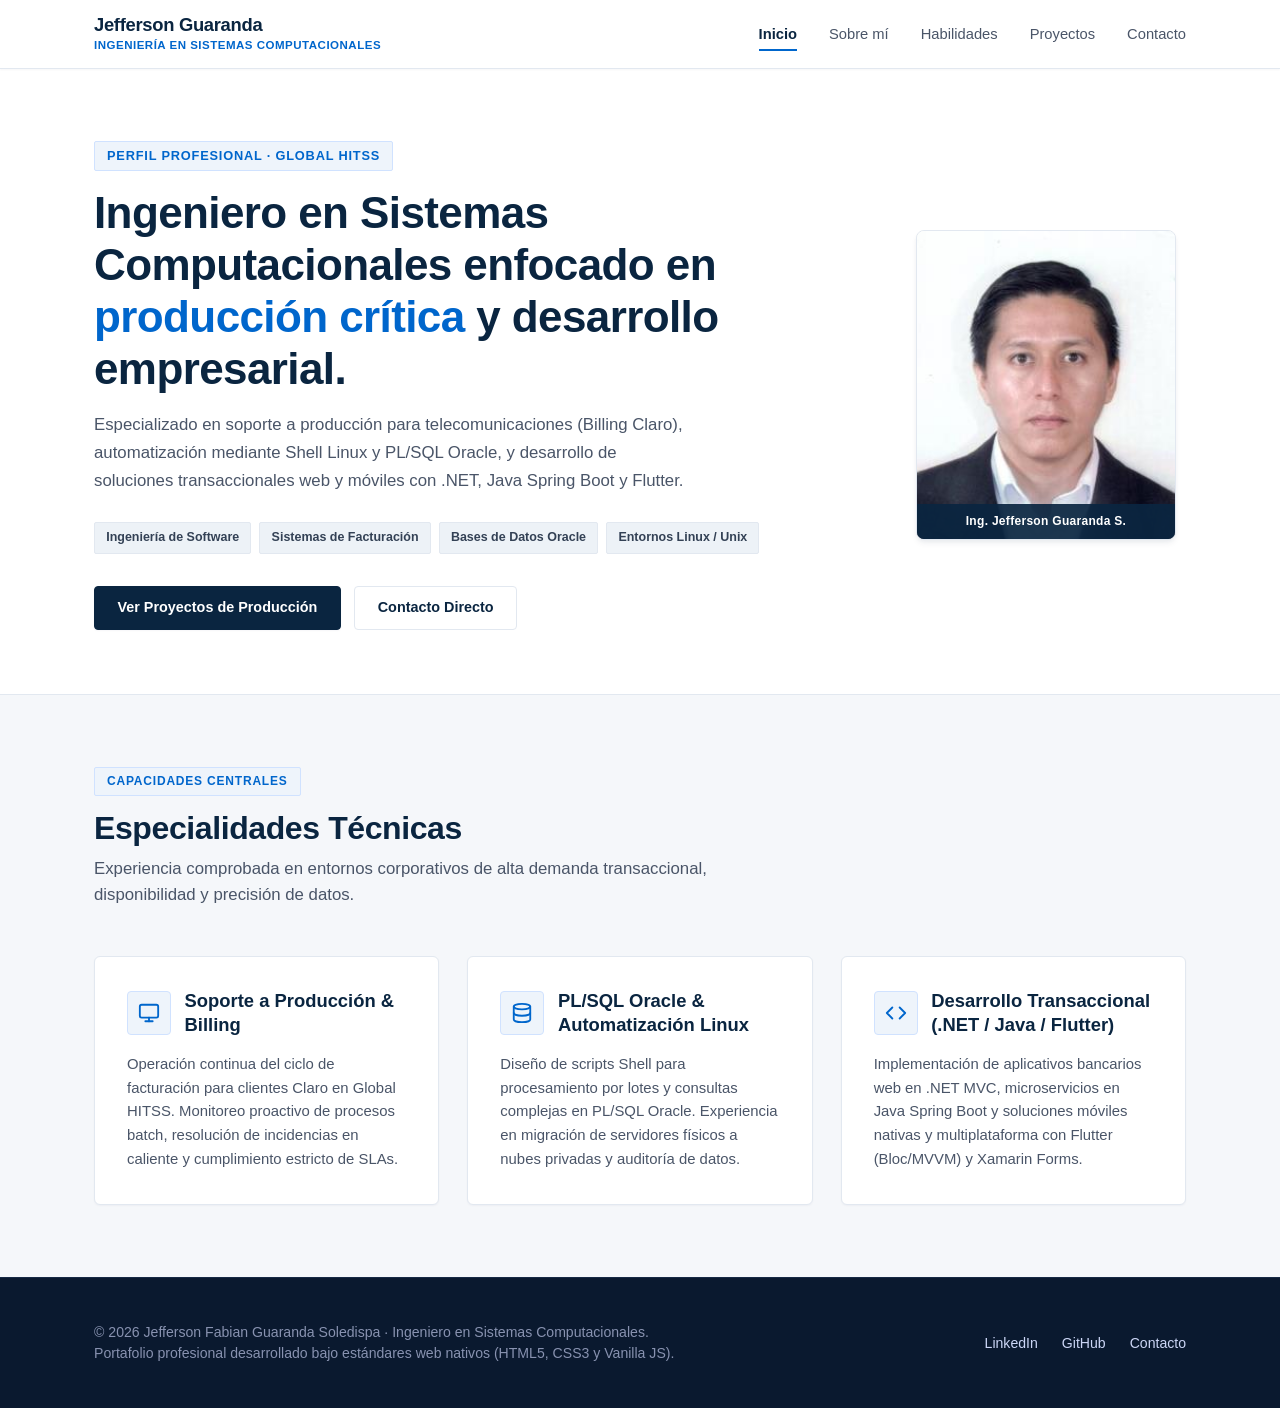
==== index.html @ b1ed29d4 "Actualización del portafolio" ====
<!DOCTYPE html>
<html lang="es">
<head>
  <meta charset="UTF-8">
  <meta name="viewport" content="width=device-width, initial-scale=1.0">
  <title>Jefferson Guaranda | Ingeniero en Sistemas Computacionales</title>
  <!-- Estilos Globales primero y Específicos después -->
  <link rel="stylesheet" href="css/global.css">
  <link rel="stylesheet" href="css/pages.css">
</head>
<body>

  <!-- ========================================================================
       ENCABEZADO Y NAVEGACIÓN INSTITUCIONAL
       ======================================================================== -->
  <header class="site-header">
    <nav class="navbar container">
      <a href="index.html" class="logo">
        <span class="logo-name">Jefferson Guaranda</span>
        <span class="logo-role">Ingeniería en Sistemas Computacionales</span>
      </a>
      <button class="menu-toggle" id="menu-toggle" aria-label="Abrir menú de navegación" aria-expanded="false">
        <span></span>
        <span></span>
        <span></span>
      </button>
      <ul class="nav-menu" id="nav-menu">
        <li><a href="index.html" class="nav-link">Inicio</a></li>
        <li><a href="about.html" class="nav-link">Sobre mí</a></li>
        <li><a href="skills.html" class="nav-link">Habilidades</a></li>
        <li><a href="projects.html" class="nav-link">Proyectos</a></li>
        <li><a href="contact.html" class="nav-link">Contacto</a></li>
      </ul>
    </nav>
  </header>

  <!-- ========================================================================
       CONTENIDO PRINCIPAL: INICIO
       ======================================================================== -->
  <main>
    <!-- Sección Hero Institucional -->
    <section class="hero-section">
      <div class="container hero">
        <div class="hero-content">
          <div class="hero-eyebrow">Perfil Profesional · Global HITSS</div>
          <h1 class="hero-title">
            Ingeniero en Sistemas Computacionales enfocado en <span class="title-highlight">producción crítica</span> y desarrollo empresarial.
          </h1>
          <p class="hero-description">
            Especializado en soporte a producción para telecomunicaciones (Billing Claro), automatización mediante Shell Linux y PL/SQL Oracle, y desarrollo de soluciones transaccionales web y móviles con .NET, Java Spring Boot y Flutter.
          </p>

          <div class="hero-meta-badges">
            <span class="hero-meta-badge">Ingeniería de Software</span>
            <span class="hero-meta-badge">Sistemas de Facturación</span>
            <span class="hero-meta-badge">Bases de Datos Oracle</span>
            <span class="hero-meta-badge">Entornos Linux / Unix</span>
          </div>

          <div class="hero-actions">
            <a href="projects.html" class="btn btn-primary">Ver Proyectos de Producción</a>
            <a href="contact.html" class="btn btn-outline">Contacto Directo</a>
          </div>
        </div>

        <div class="hero-image-wrapper">
          <div class="hero-avatar-frame">
            <img src="assets/img/profile.jpg" alt="Ing. Jefferson Guaranda Soledispa" class="hero-avatar">
            <div class="avatar-caption">Ing. Jefferson Guaranda S.</div>
          </div>
        </div>
      </div>
    </section>

    <!-- Sección de Competencias Principales -->
    <section class="section highlights-section">
      <div class="container">
        <div class="section-header">
          <span class="section-tag">Capacidades Centrales</span>
          <h2 class="section-title">Especialidades Técnicas</h2>
          <p class="section-subtitle">
            Experiencia comprobada en entornos corporativos de alta demanda transaccional, disponibilidad y precisión de datos.
          </p>
        </div>

        <div class="highlights-grid">
          <!-- Tarjeta 1: Billing y Producción -->
          <article class="highlight-card">
            <div class="highlight-header">
              <div class="highlight-icon-box">
                <svg viewBox="0 0 24 24" fill="none" stroke-width="2" stroke-linecap="round" stroke-linejoin="round">
                  <rect x="2" y="3" width="20" height="14" rx="2" ry="2"></rect>
                  <line x1="8" y1="21" x2="16" y2="21"></line>
                  <line x1="12" y1="17" x2="12" y2="21"></line>
                </svg>
              </div>
              <h3>Soporte a Producción & Billing</h3>
            </div>
            <p>
              Operación continua del ciclo de facturación para clientes Claro en Global HITSS. Monitoreo proactivo de procesos batch, resolución de incidencias en caliente y cumplimiento estricto de SLAs.
            </p>
          </article>

          <!-- Tarjeta 2: Bases de Datos y Shell -->
          <article class="highlight-card">
            <div class="highlight-header">
              <div class="highlight-icon-box">
                <svg viewBox="0 0 24 24" fill="none" stroke-width="2" stroke-linecap="round" stroke-linejoin="round">
                  <ellipse cx="12" cy="5" rx="9" ry="3"></ellipse>
                  <path d="M21 12c0 1.66-4 3-9 3s-9-1.34-9-3"></path>
                  <path d="M3 5v14c0 1.66 4 3 9 3s9-1.34 9-3V5"></path>
                </svg>
              </div>
              <h3>PL/SQL Oracle & Automatización Linux</h3>
            </div>
            <p>
              Diseño de scripts Shell para procesamiento por lotes y consultas complejas en PL/SQL Oracle. Experiencia en migración de servidores físicos a nubes privadas y auditoría de datos.
            </p>
          </article>

          <!-- Tarjeta 3: Desarrollo Web y Móvil -->
          <article class="highlight-card">
            <div class="highlight-header">
              <div class="highlight-icon-box">
                <svg viewBox="0 0 24 24" fill="none" stroke-width="2" stroke-linecap="round" stroke-linejoin="round">
                  <polyline points="16 18 22 12 16 6"></polyline>
                  <polyline points="8 6 2 12 8 18"></polyline>
                </svg>
              </div>
              <h3>Desarrollo Transaccional (.NET / Java / Flutter)</h3>
            </div>
            <p>
              Implementación de aplicativos bancarios web en .NET MVC, microservicios en Java Spring Boot y soluciones móviles nativas y multiplataforma con Flutter (Bloc/MVVM) y Xamarin Forms.
            </p>
          </article>
        </div>
      </div>
    </section>
  </main>

  <!-- ========================================================================
       PIE DE PÁGINA INSTITUCIONAL
       ======================================================================== -->
  <footer class="site-footer">
    <div class="container footer-content">
      <p class="footer-copy">
        &copy; <span id="current-year"></span> Jefferson Fabian Guaranda Soledispa · Ingeniero en Sistemas Computacionales.<br>
        Portafolio profesional desarrollado bajo estándares web nativos (HTML5, CSS3 y Vanilla JS).
      </p>
      <ul class="footer-links">
        <li><a href="https://ec.linkedin.com/in/fabian-guaranda-24b095121" target="_blank" rel="noopener noreferrer">LinkedIn</a></li>
        <li><a href="https://github.com/93Jefferson" target="_blank" rel="noopener noreferrer">GitHub</a></li>
        <li><a href="contact.html">Contacto</a></li>
      </ul>
    </div>
  </footer>

  <!-- Script global para menú móvil, enlace activo y año dinámico -->
  <script src="js/main.js"></script>
</body>
</html>
---- css/global.css ----
/* ==========================================================================
   PORTAFOLIO WEB PERSONAL - ESTILOS GLOBALES (global.css)
   Diseño de Ingeniería de Software Empresarial (Enterprise Software Engineering)
   Estándar: CSS3 Nativo Puro (Variables :root, Reset, Flexbox, Media Queries)
   Totalmente Adaptable a Dispositivos Móviles (Mobile-First & Responsive Design)
   ========================================================================== */

/* 1. VARIABLES DEL SISTEMA (:root) */
:root {
  /* Paleta Corporativa Institucional */
  --color-bg: #f5f7fa;             /* Gris institucional neutro de fondo */
  --color-surface: #ffffff;        /* Blanco puro para módulos y contenedores */
  --color-surface-alt: #edf2f7;    /* Superficie secundaria / tablas */
  --color-surface-hover: #f8fafc;  /* Interacción sobre tarjetas */

  /* Líneas y Estructura */
  --color-border: #e2e8f0;         /* Bordes estructurales sobrios */
  --color-border-focus: #0066cc;   /* Borde activo institucional */
  --color-border-subtle: #edf2f7;  /* Separadores internos */

  /* Identidad Institucional */
  --color-primary: #0a2540;        /* Azul marino corporativo profundo */
  --color-primary-hover: #13395e;  /* Estado hover primario */
  --color-primary-light: #eef4fb;  /* Fondo de acento suave */
  --color-secondary: #0066cc;      /* Azul técnico estándar (Tech Blue) */
  --color-secondary-hover: #0052a3;

  /* Jerarquía Tipográfica */
  --color-text: #1a202c;           /* Texto principal de alto contraste */
  --color-text-muted: #4a5568;     /* Texto de apoyo y descripciones */
  --color-text-light: #718096;     /* Metadatos y etiquetas secundarias */

  /* Estados Funcionales */
  --color-success: #0d8a57;        /* Confirmaciones */
  --color-error: #c53030;          /* Validaciones requeridas */

  /* Tipografía Profesional */
  --font-main: -apple-system, BlinkMacSystemFont, "Segoe UI", Roboto, "Helvetica Neue", Arial, sans-serif;
  --font-mono: "SFMono-Regular", Consolas, "Liberation Mono", Menlo, monospace;

  /* Geometría Disciplinada */
  --radius-xs: 2px;
  --radius-sm: 4px;
  --radius-md: 6px;
  --radius-lg: 8px;
  --radius-full: 9999px;

  /* Sombras Técnicas y Planas */
  --shadow-xs: 0 1px 2px rgba(10, 37, 64, 0.04);
  --shadow-sm: 0 1px 3px rgba(10, 37, 64, 0.08), 0 1px 2px rgba(10, 37, 64, 0.04);
  --shadow-md: 0 4px 6px -1px rgba(10, 37, 64, 0.07), 0 2px 4px -1px rgba(10, 37, 64, 0.04);
  --shadow-lg: 0 10px 15px -3px rgba(10, 37, 64, 0.08), 0 4px 6px -2px rgba(10, 37, 64, 0.03);

  /* Transición Sutil */
  --transition: all 0.18s ease-in-out;

  /* Ancho de Contenedor */
  --container-max: 1140px;
}

/* 2. RESET UNIVERSAL Y PREVENCIÓN DE OVERFLOW EN MÓVILES */
* {
  margin: 0;
  padding: 0;
  box-sizing: border-box;
}

html {
  scroll-behavior: smooth;
  font-size: 16px;
  overflow-x: hidden;
  width: 100%;
}

body {
  background-color: var(--color-bg);
  color: var(--color-text);
  font-family: var(--font-main);
  line-height: 1.6;
  min-height: 100vh;
  display: flex;
  flex-direction: column;
  -webkit-font-smoothing: antialiased;
  -moz-osx-font-smoothing: grayscale;
  overflow-x: hidden;
  width: 100%;
}

main {
  flex: 1;
  width: 100%;
}

img {
  max-width: 100%;
  height: auto;
  display: block;
}

/* 3. CLASES UTILITARIAS ESTRUCTURALES Y RESPONSIVAS */
.container {
  width: 100%;
  max-width: var(--container-max);
  margin-left: auto;
  margin-right: auto;
  padding-left: 1.5rem;
  padding-right: 1.5rem;
}

.section {
  padding: 4.5rem 0;
  width: 100%;
}

.section-header {
  margin-bottom: 3rem;
}

.section-header.text-center {
  text-align: center;
}

.section-tag {
  display: inline-block;
  font-size: 0.75rem;
  font-weight: 700;
  text-transform: uppercase;
  letter-spacing: 0.8px;
  color: var(--color-secondary);
  background-color: var(--color-primary-light);
  border: 1px solid #d0e2ff;
  padding: 0.25rem 0.75rem;
  border-radius: var(--radius-xs);
  margin-bottom: 0.75rem;
}

.section-title {
  font-size: 2rem;
  font-weight: 700;
  color: var(--color-primary);
  line-height: 1.25;
  letter-spacing: -0.4px;
  margin-bottom: 0.5rem;
  word-break: break-word;
}

.section-subtitle {
  color: var(--color-text-muted);
  font-size: 1.05rem;
  line-height: 1.55;
  max-width: 650px;
}

.section-header.text-center .section-subtitle {
  margin-left: auto;
  margin-right: auto;
}

/* 4. BOTONES EMPRESARIALES CON TAMAÑO TÁCTIL (TOUCH-FRIENDLY) */
.btn {
  display: inline-flex;
  align-items: center;
  justify-content: center;
  gap: 0.5rem;
  padding: 0.7rem 1.4rem;
  font-size: 0.9rem;
  font-weight: 600;
  border-radius: var(--radius-sm);
  text-decoration: none;
  cursor: pointer;
  transition: var(--transition);
  border: 1px solid transparent;
  font-family: inherit;
  line-height: 1.2;
  min-height: 44px; /* Ergonomía táctil para móviles */
  text-align: center;
}

.btn-primary {
  background-color: var(--color-primary);
  color: #ffffff;
  border-color: var(--color-primary);
  box-shadow: var(--shadow-xs);
}

.btn-primary:hover {
  background-color: var(--color-primary-hover);
  border-color: var(--color-primary-hover);
  box-shadow: var(--shadow-sm);
}

.btn-outline {
  background-color: #ffffff;
  color: var(--color-primary);
  border-color: var(--color-border);
}

.btn-outline:hover {
  background-color: var(--color-surface-alt);
  border-color: #cbd5e1;
  color: var(--color-primary-hover);
}

/* 5. BADGES / ETIQUETAS */
.badge {
  display: inline-block;
  font-size: 0.75rem;
  font-weight: 600;
  padding: 0.25rem 0.6rem;
  border-radius: var(--radius-xs);
  background-color: #f1f5f9;
  color: #334155;
  border: 1px solid #e2e8f0;
  font-family: var(--font-main);
  letter-spacing: 0.2px;
  line-height: 1.3;
}

/* 6. ENCABEZADO Y NAVEGACIÓN INSTITUCIONAL */
.site-header {
  position: sticky;
  top: 0;
  z-index: 1000;
  background-color: #ffffff;
  border-bottom: 1px solid var(--color-border);
  box-shadow: var(--shadow-xs);
  width: 100%;
}

.navbar {
  display: flex;
  align-items: center;
  justify-content: space-between;
  height: 68px;
  position: relative;
}

.logo {
  text-decoration: none;
  display: flex;
  flex-direction: column;
}

.logo-name {
  font-size: 1.15rem;
  font-weight: 700;
  color: var(--color-primary);
  letter-spacing: -0.3px;
  line-height: 1.2;
}

.logo-role {
  font-size: 0.72rem;
  font-weight: 600;
  color: var(--color-secondary);
  text-transform: uppercase;
  letter-spacing: 0.5px;
}

.nav-menu {
  display: flex;
  align-items: center;
  list-style: none;
  gap: 2rem;
}

.nav-link {
  color: var(--color-text-muted);
  text-decoration: none;
  font-size: 0.92rem;
  font-weight: 500;
  padding: 0.5rem 0;
  position: relative;
  transition: var(--transition);
}

.nav-link:hover {
  color: var(--color-secondary);
}

.nav-link.active {
  color: var(--color-primary);
  font-weight: 600;
}

.nav-link.active::after {
  content: '';
  position: absolute;
  bottom: -1px;
  left: 0;
  width: 100%;
  height: 2px;
  background-color: var(--color-secondary);
}

/* Botón menú móvil (hamburguesa) */
.menu-toggle {
  display: none;
  background: transparent;
  border: 1px solid var(--color-border);
  border-radius: var(--radius-sm);
  padding: 0.5rem;
  cursor: pointer;
  flex-direction: column;
  gap: 4px;
  justify-content: center;
  align-items: center;
  width: 44px;
  height: 44px;
  transition: var(--transition);
  -webkit-tap-highlight-color: transparent;
}

.menu-toggle:hover,
.menu-toggle:focus {
  border-color: var(--color-secondary);
  background-color: var(--color-surface-alt);
}

.menu-toggle span {
  display: block;
  width: 22px;
  height: 2px;
  background-color: var(--color-primary);
  transition: var(--transition);
  border-radius: 1px;
}

.menu-toggle.open span:nth-child(1) {
  transform: translateY(6px) rotate(45deg);
}

.menu-toggle.open span:nth-child(2) {
  opacity: 0;
}

.menu-toggle.open span:nth-child(3) {
  transform: translateY(-6px) rotate(-45deg);
}

/* 7. PIE DE PÁGINA INSTITUCIONAL */
.site-footer {
  background-color: #0a192f;
  border-top: 1px solid #172a45;
  padding: 2.75rem 0;
  margin-top: auto;
  width: 100%;
}

.footer-content {
  display: flex;
  justify-content: space-between;
  align-items: center;
  flex-wrap: wrap;
  gap: 1.5rem;
}

.footer-copy {
  color: #8892b0;
  font-size: 0.88rem;
  line-height: 1.5;
}

.footer-links {
  display: flex;
  align-items: center;
  gap: 1.5rem;
  list-style: none;
}

.footer-links a {
  color: #ccd6f6;
  text-decoration: none;
  font-size: 0.88rem;
  transition: var(--transition);
  padding: 0.25rem 0;
}

.footer-links a:hover {
  color: #64ffda;
}

/* 8. MEDIA QUERIES GLOBALES (RESPONSIVE NAVBAR & ADAPTACIÓN) */
@media (max-width: 860px) {
  .menu-toggle {
    display: flex;
  }

  .nav-menu {
    position: absolute;
    top: 68px;
    left: 0;
    width: 100%;
    background-color: #ffffff;
    border-bottom: 2px solid var(--color-border);
    flex-direction: column;
    padding: 0.85rem 1rem 1.25rem;
    gap: 0.35rem;
    box-shadow: 0 16px 28px rgba(10, 37, 64, 0.15);
    display: none;
    max-height: calc(100vh - 68px);
    overflow-y: auto;
    z-index: 999;
  }

  .nav-menu.open {
    display: flex;
    animation: fadeInDown 0.2s ease-out;
  }

  .nav-link {
    width: 100%;
    text-align: left;
    padding: 0.75rem 1rem;
    font-size: 0.96rem;
    border-radius: var(--radius-sm);
    display: block;
    min-height: 44px;
    line-height: 1.7;
  }

  .nav-link:hover {
    background-color: var(--color-surface-alt);
    color: var(--color-secondary);
  }

  .nav-link.active {
    background-color: var(--color-primary-light);
    color: var(--color-primary);
    font-weight: 700;
  }

  .nav-link.active::after {
    display: none;
  }
}

@media (max-width: 768px) {
  .section {
    padding: 3.25rem 0;
  }

  .container {
    padding-left: 1.15rem;
    padding-right: 1.15rem;
  }

  .section-header {
    margin-bottom: 2.25rem;
  }

  .section-title {
    font-size: 1.75rem;
  }

  .section-subtitle {
    font-size: 0.98rem;
  }

  .footer-content {
    flex-direction: column;
    text-align: center;
    gap: 1.25rem;
  }

  .footer-links {
    flex-wrap: wrap;
    justify-content: center;
    gap: 1.25rem;
  }
}

@keyframes fadeInDown {
  from {
    opacity: 0;
    transform: translateY(-8px);
  }
  to {
    opacity: 1;
    transform: translateY(0);
  }
}
---- css/pages.css ----
/* ==========================================================================
   PORTAFOLIO WEB PERSONAL - ESTILOS DE PÁGINAS (pages.css)
   Diseño de Ingeniería de Software Empresarial (Enterprise Software Engineering)
   Optimizado para Máxima Responsividad en Smartphones, Tablets y Escritorio
   ========================================================================== */

/* --------------------------------------------------------------------------
   1. PÁGINA: INICIO (index.html)
   -------------------------------------------------------------------------- */
.hero-section {
  background-color: #ffffff;
  border-bottom: 1px solid var(--color-border);
  padding: 4.5rem 0 4rem;
  width: 100%;
}

.hero {
  display: flex;
  align-items: center;
  justify-content: space-between;
  gap: 3.5rem;
  width: 100%;
}

.hero-content {
  flex: 1;
  min-width: 0; /* Previene desbordamiento en Flexbox */
}

.hero-eyebrow {
  display: inline-flex;
  align-items: center;
  gap: 0.5rem;
  font-size: 0.8rem;
  font-weight: 700;
  text-transform: uppercase;
  letter-spacing: 0.8px;
  color: var(--color-secondary);
  background-color: var(--color-primary-light);
  border: 1px solid #d0e2ff;
  padding: 0.25rem 0.75rem;
  border-radius: var(--radius-xs);
  margin-bottom: 1rem;
}

.hero-title {
  font-size: 2.75rem;
  font-weight: 800;
  line-height: 1.18;
  color: var(--color-primary);
  letter-spacing: -0.6px;
  margin-bottom: 1rem;
  word-break: break-word;
}

.hero-title .title-highlight {
  color: var(--color-secondary);
}

.hero-description {
  font-size: 1.05rem;
  color: var(--color-text-muted);
  line-height: 1.65;
  margin-bottom: 1.75rem;
  max-width: 600px;
}

.hero-meta-badges {
  display: flex;
  flex-wrap: wrap;
  gap: 0.5rem;
  margin-bottom: 2rem;
}

.hero-meta-badge {
  font-size: 0.78rem;
  font-weight: 600;
  color: #334155;
  background-color: var(--color-surface-alt);
  border: 1px solid var(--color-border);
  padding: 0.3rem 0.7rem;
  border-radius: var(--radius-xs);
  display: inline-flex;
  align-items: center;
  gap: 0.4rem;
}

.hero-actions {
  display: flex;
  align-items: center;
  gap: 0.85rem;
  flex-wrap: wrap;
}

.hero-image-wrapper {
  flex: 0 0 280px;
  display: flex;
  justify-content: center;
  align-items: center;
}

.hero-avatar-frame {
  position: relative;
  width: 260px;
  height: 310px;
  border-radius: var(--radius-lg);
  overflow: hidden;
  background-color: #ffffff;
  border: 1px solid var(--color-border);
  box-shadow: var(--shadow-md);
}

.hero-avatar {
  width: 100%;
  height: 100%;
  object-fit: cover;
  object-position: top center;
}

.avatar-caption {
  position: absolute;
  bottom: 0;
  left: 0;
  right: 0;
  background: rgba(10, 37, 64, 0.92);
  color: #ffffff;
  padding: 0.5rem 0.75rem;
  font-size: 0.75rem;
  font-weight: 600;
  text-align: center;
  letter-spacing: 0.3px;
}

/* Sección Resumen / Destacados (Highlights Grid) */
.highlights-grid {
  display: grid;
  grid-template-columns: repeat(auto-fit, minmax(min(100%, 280px), 1fr));
  gap: 1.75rem;
  width: 100%;
}

.highlight-card {
  background-color: var(--color-surface);
  border: 1px solid var(--color-border);
  border-radius: var(--radius-md);
  padding: 2rem;
  box-shadow: var(--shadow-xs);
  transition: var(--transition);
  display: flex;
  flex-direction: column;
}

.highlight-card:hover {
  border-color: #cbd5e1;
  box-shadow: var(--shadow-sm);
  transform: translateY(-2px);
}

.highlight-header {
  display: flex;
  align-items: center;
  gap: 0.85rem;
  margin-bottom: 1rem;
}

.highlight-icon-box {
  width: 44px;
  height: 44px;
  border-radius: var(--radius-sm);
  background-color: var(--color-primary-light);
  color: var(--color-secondary);
  border: 1px solid #d0e2ff;
  display: flex;
  align-items: center;
  justify-content: center;
  flex-shrink: 0;
}

.highlight-icon-box svg {
  width: 22px;
  height: 22px;
  stroke: currentColor;
}

.highlight-card h3 {
  font-size: 1.15rem;
  font-weight: 700;
  color: var(--color-primary);
  line-height: 1.3;
}

.highlight-card p {
  color: var(--color-text-muted);
  font-size: 0.93rem;
  line-height: 1.6;
}

/* --------------------------------------------------------------------------
   2. PÁGINA: SOBRE MÍ (about.html)
   -------------------------------------------------------------------------- */
.about-grid {
  display: grid;
  grid-template-columns: 1.1fr 1fr;
  gap: 2.25rem;
  align-items: start;
  width: 100%;
}

.about-card {
  background-color: var(--color-surface);
  border: 1px solid var(--color-border);
  border-radius: var(--radius-md);
  padding: 2.25rem;
  box-shadow: var(--shadow-xs);
  width: 100%;
  overflow: hidden;
}

.about-profile-header {
  display: flex;
  align-items: center;
  gap: 1.25rem;
  margin-bottom: 1.5rem;
  padding-bottom: 1.25rem;
  border-bottom: 1px solid var(--color-border);
}

.about-profile-thumb {
  width: 76px;
  height: 76px;
  border-radius: var(--radius-sm);
  object-fit: cover;
  object-position: top center;
  border: 1px solid var(--color-border);
  flex-shrink: 0;
}

.about-profile-info {
  min-width: 0;
}

.about-profile-info h3 {
  font-size: 1.25rem;
  font-weight: 700;
  color: var(--color-primary);
  margin-bottom: 0.2rem;
  word-break: break-word;
}

.about-profile-role {
  font-size: 0.85rem;
  font-weight: 600;
  color: var(--color-secondary);
  margin-bottom: 0.35rem;
}

.about-card-title {
  font-size: 1.25rem;
  font-weight: 700;
  color: var(--color-primary);
  margin-bottom: 1.25rem;
  padding-bottom: 0.75rem;
  border-bottom: 1px solid var(--color-border);
  letter-spacing: -0.3px;
}

.about-bio p {
  color: var(--color-text-muted);
  margin-bottom: 1.1rem;
  font-size: 0.95rem;
  line-height: 1.7;
}

.about-details-table {
  width: 100%;
  margin: 1.5rem 0 1.75rem;
  border-collapse: collapse;
}

.about-details-table tr {
  border-bottom: 1px solid var(--color-border);
}

.about-details-table tr:last-child {
  border-bottom: none;
}

.about-details-table td {
  padding: 0.65rem 0;
  font-size: 0.92rem;
  vertical-align: top;
}

.about-details-table .detail-label {
  color: var(--color-text-light);
  font-weight: 600;
  width: 38%;
  padding-right: 0.5rem;
}

.about-details-table .detail-value {
  color: var(--color-text);
  font-weight: 500;
  word-break: break-word;
}

/* Línea de Tiempo Institucional (Timeline) */
.timeline-list {
  position: relative;
  list-style: none;
  padding-left: 1.5rem;
  border-left: 2px solid #cbd5e1;
  display: flex;
  flex-direction: column;
  gap: 2rem;
}

.timeline-item {
  position: relative;
}

.timeline-dot {
  position: absolute;
  top: 4px;
  left: -1.95rem;
  width: 12px;
  height: 12px;
  border-radius: var(--radius-xs);
  background-color: var(--color-primary);
  border: 2px solid #ffffff;
  box-shadow: 0 0 0 1px #cbd5e1;
}

.timeline-date {
  font-size: 0.75rem;
  font-weight: 700;
  color: var(--color-secondary);
  text-transform: uppercase;
  letter-spacing: 0.5px;
  margin-bottom: 0.25rem;
}

.timeline-title {
  font-size: 1.05rem;
  font-weight: 700;
  color: var(--color-primary);
  margin-bottom: 0.2rem;
  word-break: break-word;
}

.timeline-subtitle {
  font-size: 0.88rem;
  color: var(--color-text);
  font-weight: 600;
  margin-bottom: 0.45rem;
}

.timeline-desc {
  font-size: 0.9rem;
  color: var(--color-text-muted);
  line-height: 1.55;
}

/* --------------------------------------------------------------------------
   3. PÁGINA: HABILIDADES (skills.html)
   -------------------------------------------------------------------------- */
.skills-grid {
  display: grid;
  grid-template-columns: repeat(auto-fit, minmax(min(100%, 280px), 1fr));
  gap: 1.75rem;
  width: 100%;
}

.skill-category {
  background-color: var(--color-surface);
  border: 1px solid var(--color-border);
  border-radius: var(--radius-md);
  padding: 2rem;
  box-shadow: var(--shadow-xs);
  width: 100%;
}

.skill-category-title {
  font-size: 1.15rem;
  font-weight: 700;
  color: var(--color-primary);
  margin-bottom: 1.5rem;
  padding-bottom: 0.75rem;
  border-bottom: 1px solid var(--color-border);
  letter-spacing: -0.2px;
}

.skills-list {
  display: flex;
  flex-direction: column;
  gap: 1.25rem;
}

.skill-item {
  width: 100%;
}

.skill-info {
  display: flex;
  justify-content: space-between;
  align-items: center;
  margin-bottom: 0.4rem;
  font-size: 0.9rem;
  gap: 0.5rem;
}

.skill-name {
  color: var(--color-text);
  font-weight: 600;
  word-break: break-word;
}

.skill-level-tag {
  font-size: 0.75rem;
  font-weight: 600;
  color: var(--color-text-light);
  font-family: var(--font-mono);
  white-space: nowrap;
}

.progress-bar {
  width: 100%;
  height: 6px;
  background-color: #e2e8f0;
  border-radius: var(--radius-xs);
  overflow: hidden;
}

.progress-fill {
  height: 100%;
  background-color: var(--color-primary);
  border-radius: var(--radius-xs);
  transition: width 0.6s ease;
}

/* --------------------------------------------------------------------------
   4. PÁGINA: PROYECTOS (projects.html)
   -------------------------------------------------------------------------- */
.projects-grid {
  display: grid;
  grid-template-columns: repeat(auto-fit, minmax(min(100%, 290px), 1fr));
  gap: 1.75rem;
  width: 100%;
}

.project-card {
  background-color: var(--color-surface);
  border: 1px solid var(--color-border);
  border-radius: var(--radius-md);
  overflow: hidden;
  display: flex;
  flex-direction: column;
  box-shadow: var(--shadow-xs);
  transition: var(--transition);
  width: 100%;
}

.project-card:hover {
  border-color: #cbd5e1;
  box-shadow: var(--shadow-sm);
  transform: translateY(-2px);
}

.project-header-bar {
  background-color: var(--color-surface-alt);
  padding: 0.75rem 1.25rem;
  border-bottom: 1px solid var(--color-border);
  display: flex;
  align-items: center;
  justify-content: space-between;
  font-size: 0.78rem;
  color: var(--color-text-muted);
  gap: 0.5rem;
  flex-wrap: wrap;
}

.project-client-name {
  font-weight: 700;
  color: var(--color-primary);
  text-transform: uppercase;
  letter-spacing: 0.5px;
}

.project-body {
  padding: 1.5rem;
  display: flex;
  flex-direction: column;
  flex: 1;
}

.project-title {
  font-size: 1.15rem;
  font-weight: 700;
  color: var(--color-primary);
  margin-bottom: 0.6rem;
  line-height: 1.35;
  word-break: break-word;
}

.project-desc {
  color: var(--color-text-muted);
  font-size: 0.92rem;
  line-height: 1.6;
  margin-bottom: 1.25rem;
  flex: 1;
}

.project-tags {
  display: flex;
  flex-wrap: wrap;
  gap: 0.4rem;
  margin-bottom: 1.25rem;
}

.project-actions {
  display: flex;
  gap: 0.75rem;
  align-items: center;
}

.project-actions .btn {
  flex: 1;
  padding: 0.55rem 0.9rem;
  font-size: 0.85rem;
}

/* --------------------------------------------------------------------------
   5. PÁGINA: CONTACTO (contact.html)
   -------------------------------------------------------------------------- */
.contact-grid {
  display: grid;
  grid-template-columns: 1fr 1.3fr;
  gap: 2.25rem;
  align-items: start;
  width: 100%;
}

/* Canales Directos */
.contact-channels {
  display: flex;
  flex-direction: column;
  gap: 1rem;
  width: 100%;
}

.channel-card {
  background-color: var(--color-surface);
  border: 1px solid var(--color-border);
  border-radius: var(--radius-md);
  padding: 1.35rem;
  box-shadow: var(--shadow-xs);
  transition: var(--transition);
  display: flex;
  flex-direction: column;
  gap: 0.85rem;
  width: 100%;
}

.channel-card:hover {
  border-color: #cbd5e1;
}

.channel-header {
  display: flex;
  align-items: center;
  gap: 0.85rem;
}

.channel-icon {
  width: 40px;
  height: 40px;
  border-radius: var(--radius-sm);
  background-color: var(--color-primary-light);
  color: var(--color-secondary);
  border: 1px solid #d0e2ff;
  display: flex;
  align-items: center;
  justify-content: center;
  flex-shrink: 0;
}

.channel-icon svg {
  width: 20px;
  height: 20px;
  stroke: currentColor;
}

.channel-title {
  font-size: 1rem;
  font-weight: 700;
  color: var(--color-primary);
  margin-bottom: 0.15rem;
}

.channel-info {
  font-size: 0.88rem;
  color: var(--color-text-muted);
  word-break: break-word;
}

.channel-card .btn {
  width: 100%;
}

/* Formulario de Contacto */
.contact-form-card {
  background-color: var(--color-surface);
  border: 1px solid var(--color-border);
  border-radius: var(--radius-md);
  padding: 2rem;
  box-shadow: var(--shadow-xs);
  width: 100%;
}

.form-group {
  margin-bottom: 1.25rem;
}

.form-label {
  display: block;
  font-size: 0.88rem;
  font-weight: 600;
  color: var(--color-primary);
  margin-bottom: 0.35rem;
}

.form-input,
.form-textarea {
  width: 100%;
  padding: 0.75rem 0.95rem;
  background-color: #ffffff;
  border: 1px solid #cbd5e1;
  border-radius: var(--radius-sm);
  color: var(--color-text);
  font-family: inherit;
  font-size: 16px; /* Evita auto-zoom molesto en iOS Safari */
  transition: var(--transition);
}

.form-input:focus,
.form-textarea:focus {
  outline: none;
  border-color: var(--color-border-focus);
  box-shadow: 0 0 0 3px rgba(0, 102, 204, 0.12);
}

.form-textarea {
  resize: vertical;
  min-height: 120px;
}

/* Alertas de Validación */
.form-feedback {
  display: none;
  padding: 0.85rem 1rem;
  border-radius: var(--radius-sm);
  font-size: 0.88rem;
  font-weight: 500;
  margin-bottom: 1.25rem;
}

.form-feedback.success {
  display: block;
  background-color: #ecfdf5;
  border: 1px solid #a7f3d0;
  color: #065f46;
}

.form-feedback.error {
  display: block;
  background-color: #fef2f2;
  border: 1px solid #fecaca;
  color: #991b1b;
}

.form-actions {
  display: flex;
  gap: 0.85rem;
  flex-wrap: wrap;
}

.form-actions .btn {
  flex: 1;
  min-width: 170px;
}

/* --------------------------------------------------------------------------
   6. RESPONSIVE DESIGN (Media Queries Avanzadas)
   -------------------------------------------------------------------------- */
/* Tablets y Pantallas Medianas (<= 960px) */
@media (max-width: 960px) {
  .hero-section {
    padding: 3.25rem 0 3.5rem;
  }

  .hero {
    flex-direction: column-reverse;
    text-align: center;
    gap: 2.25rem;
  }

  .hero-eyebrow {
    margin-left: auto;
    margin-right: auto;
  }

  .hero-description {
    margin-left: auto;
    margin-right: auto;
  }

  .hero-meta-badges {
    justify-content: center;
  }

  .hero-actions {
    justify-content: center;
  }

  .about-grid,
  .contact-grid {
    grid-template-columns: 1fr;
    gap: 2rem;
  }

  .hero-title {
    font-size: 2.35rem;
  }
}

/* Teléfonos y Dispositivos Móviles (<= 640px) */
@media (max-width: 640px) {
  .hero-section {
    padding: 2.25rem 0 2.75rem;
  }

  .hero-title {
    font-size: 1.85rem;
    line-height: 1.25;
  }

  .hero-description {
    font-size: 0.98rem;
    line-height: 1.6;
  }

  .hero-avatar-frame {
    width: 210px;
    height: 260px;
  }

  .hero-actions {
    flex-direction: column;
    width: 100%;
  }

  .hero-actions .btn {
    width: 100%;
  }

  .about-card,
  .skill-category,
  .contact-form-card,
  .highlight-card {
    padding: 1.5rem 1.15rem;
  }

  /* Transformación de tabla de datos en tarjetas apiladas */
  .about-details-table,
  .about-details-table tbody,
  .about-details-table tr,
  .about-details-table td {
    display: block;
    width: 100% !important;
  }

  .about-details-table tr {
    padding: 0.65rem 0;
    border-bottom: 1px solid var(--color-border);
  }

  .about-details-table td {
    padding: 0.15rem 0;
  }

  .about-details-table .detail-label {
    font-size: 0.78rem;
    text-transform: uppercase;
    letter-spacing: 0.5px;
    color: var(--color-text-light);
    margin-bottom: 0.15rem;
    padding-right: 0;
  }

  .about-details-table .detail-value {
    font-size: 0.94rem;
    font-weight: 600;
    color: var(--color-text);
  }

  .timeline-list {
    padding-left: 1.25rem;
    gap: 1.75rem;
  }

  .timeline-dot {
    left: -1.65rem;
  }

  .project-header-bar {
    flex-direction: column;
    align-items: flex-start;
    gap: 0.3rem;
  }

  .project-actions {
    flex-direction: column;
    width: 100%;
  }

  .project-actions .btn {
    width: 100%;
  }

  .channel-card {
    padding: 1.15rem;
  }

  .form-actions {
    flex-direction: column;
    width: 100%;
  }

  .form-actions .btn {
    width: 100%;
  }
}

/* Dispositivos Compactos y Muy Pequeños (<= 380px) */
@media (max-width: 380px) {
  .hero-title {
    font-size: 1.65rem;
  }

  .hero-avatar-frame {
    width: 180px;
    height: 220px;
  }

  .section-title {
    font-size: 1.55rem;
  }

  .about-profile-header {
    flex-direction: column;
    text-align: center;
    gap: 0.75rem;
  }

  .about-card,
  .skill-category,
  .contact-form-card,
  .highlight-card {
    padding: 1.25rem 0.9rem;
  }

  .highlight-header {
    flex-direction: column;
    align-items: flex-start;
    gap: 0.5rem;
  }
}
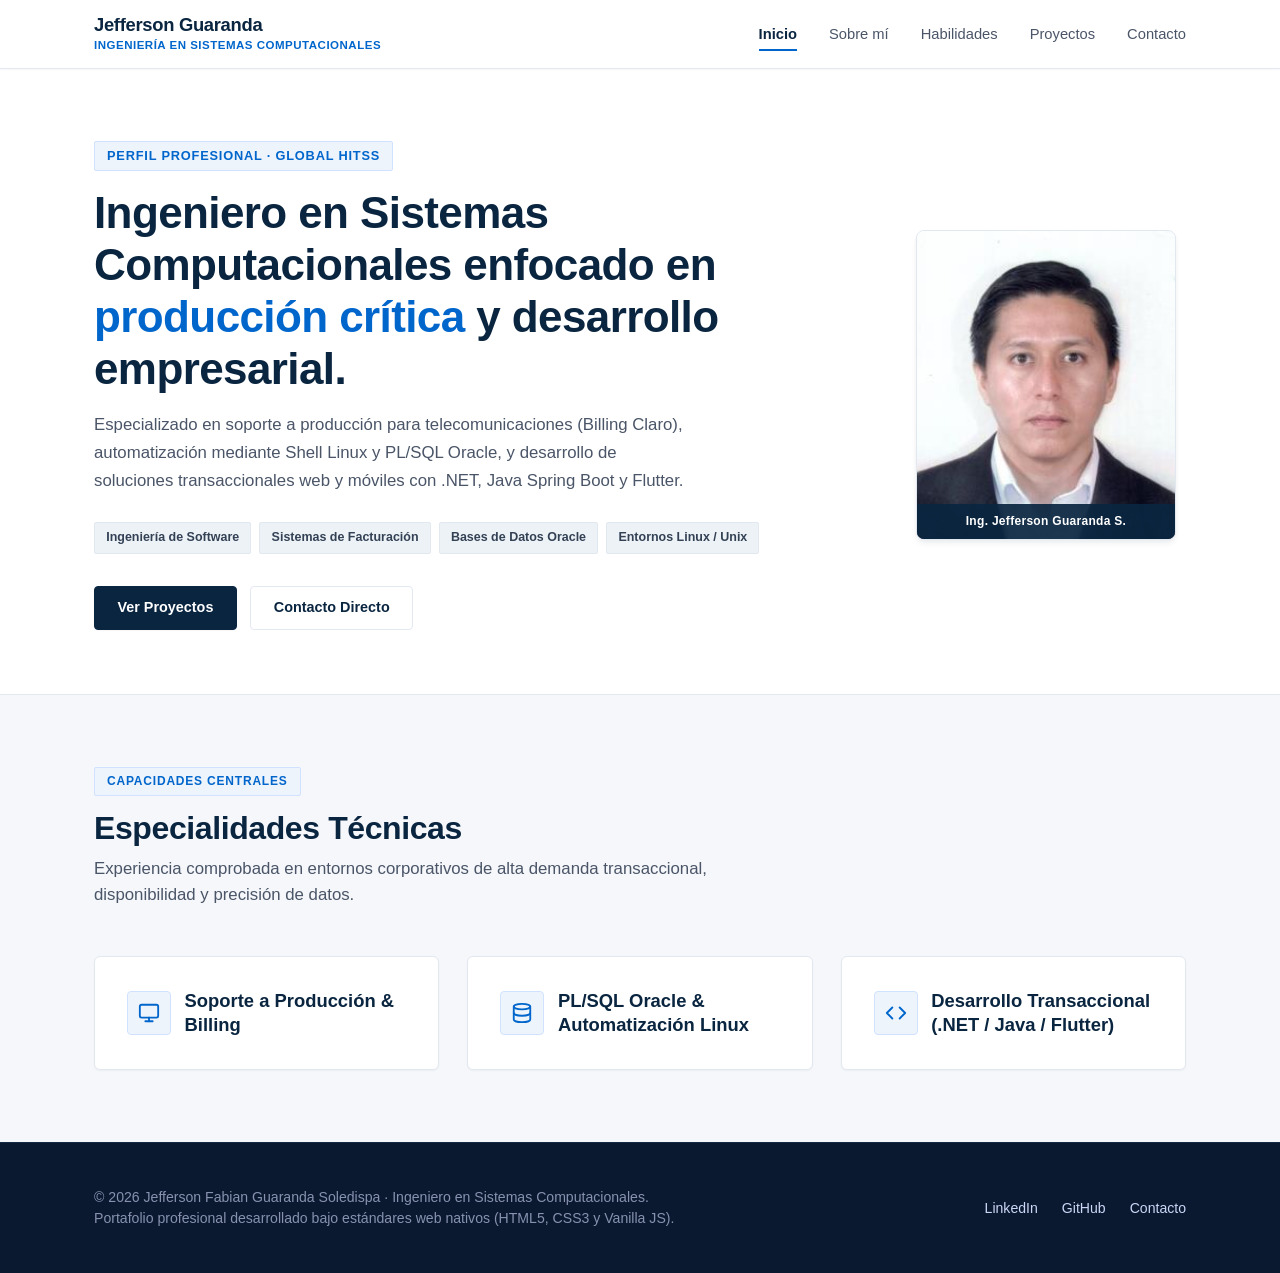
==== commit a51a10ff: "Cambios responsive y arcodeon" ====
--- a/index.html
+++ b/index.html
@@ -3,16 +3,18 @@
 <head>
   <meta charset="UTF-8">
   <meta name="viewport" content="width=device-width, initial-scale=1.0">
+  <meta name="theme-color" content="#0a2540">
+  <meta name="apple-mobile-web-app-capable" content="yes">
+  <meta name="apple-mobile-web-app-status-bar-style" content="default">
   <title>Jefferson Guaranda | Ingeniero en Sistemas Computacionales</title>
-  <!-- Estilos Globales primero y Específicos después -->
   <link rel="stylesheet" href="css/global.css">
   <link rel="stylesheet" href="css/pages.css">
 </head>
 <body>
 
-  <!-- ========================================================================
+  <!-- ======================================================================
        ENCABEZADO Y NAVEGACIÓN INSTITUCIONAL
-       ======================================================================== -->
+       ====================================================================== -->
   <header class="site-header">
     <nav class="navbar container">
       <a href="index.html" class="logo">
@@ -20,142 +22,249 @@
         <span class="logo-role">Ingeniería en Sistemas Computacionales</span>
       </a>
       <button class="menu-toggle" id="menu-toggle" aria-label="Abrir menú de navegación" aria-expanded="false">
-        <span></span>
-        <span></span>
-        <span></span>
+        <span></span><span></span><span></span>
       </button>
       <ul class="nav-menu" id="nav-menu">
-        <li><a href="index.html" class="nav-link">Inicio</a></li>
-        <li><a href="about.html" class="nav-link">Sobre mí</a></li>
-        <li><a href="skills.html" class="nav-link">Habilidades</a></li>
+        <li><a href="index.html"    class="nav-link">Inicio</a></li>
+        <li><a href="about.html"    class="nav-link">Sobre mí</a></li>
+        <li><a href="skills.html"   class="nav-link">Habilidades</a></li>
         <li><a href="projects.html" class="nav-link">Proyectos</a></li>
-        <li><a href="contact.html" class="nav-link">Contacto</a></li>
+        <li><a href="contact.html"  class="nav-link">Contacto</a></li>
       </ul>
     </nav>
   </header>
 
-  <!-- ========================================================================
+  <!-- ======================================================================
        CONTENIDO PRINCIPAL: INICIO
-       ======================================================================== -->
+       ====================================================================== -->
   <main>
-    <!-- Sección Hero Institucional -->
+
+    <!-- ── SECCIÓN HERO ─────────────────────────────────────────────────── -->
     <section class="hero-section">
       <div class="container hero">
+
+        <!-- Columna de texto -->
         <div class="hero-content">
           <div class="hero-eyebrow">Perfil Profesional · Global HITSS</div>
+
           <h1 class="hero-title">
-            Ingeniero en Sistemas Computacionales enfocado en <span class="title-highlight">producción crítica</span> y desarrollo empresarial.
+            Ingeniero en Sistemas Computacionales enfocado en
+            <span class="title-highlight">producción crítica</span>
+            y desarrollo empresarial.
           </h1>
-          <p class="hero-description">
-            Especializado en soporte a producción para telecomunicaciones (Billing Claro), automatización mediante Shell Linux y PL/SQL Oracle, y desarrollo de soluciones transaccionales web y móviles con .NET, Java Spring Boot y Flutter.
-          </p>
-
-          <div class="hero-meta-badges">
-            <span class="hero-meta-badge">Ingeniería de Software</span>
-            <span class="hero-meta-badge">Sistemas de Facturación</span>
-            <span class="hero-meta-badge">Bases de Datos Oracle</span>
-            <span class="hero-meta-badge">Entornos Linux / Unix</span>
-          </div>
+
+          <!-- ── ACORDEÓN MÓVIL: descripción del perfil ── -->
+          <!-- En escritorio se muestra como párrafo normal;
+               en móvil se colapsa bajo un <details> nativo -->
+          <details class="hero-accordion" open>
+            <summary class="hero-accordion-summary">
+              <span class="hero-accordion-label">Acerca del perfil</span>
+              <svg class="hero-accordion-chevron" viewBox="0 0 24 24" fill="none"
+                   stroke="currentColor" stroke-width="2.5"
+                   stroke-linecap="round" stroke-linejoin="round" aria-hidden="true">
+                <polyline points="6 9 12 15 18 9"></polyline>
+              </svg>
+            </summary>
+            <div class="hero-accordion-body">
+              <p class="hero-description">
+                Especializado en soporte a producción para telecomunicaciones
+                (Billing Claro), automatización mediante Shell Linux y PL/SQL Oracle,
+                y desarrollo de soluciones transaccionales web y móviles con .NET,
+                Java Spring Boot y Flutter.
+              </p>
+              <div class="hero-meta-badges">
+                <span class="hero-meta-badge">Ingeniería de Software</span>
+                <span class="hero-meta-badge">Sistemas de Facturación</span>
+                <span class="hero-meta-badge">Bases de Datos Oracle</span>
+                <span class="hero-meta-badge">Entornos Linux / Unix</span>
+              </div>
+            </div>
+          </details>
 
           <div class="hero-actions">
-            <a href="projects.html" class="btn btn-primary">Ver Proyectos de Producción</a>
-            <a href="contact.html" class="btn btn-outline">Contacto Directo</a>
+            <a href="projects.html" class="btn btn-primary">Ver Proyectos</a>
+            <a href="contact.html"  class="btn btn-outline">Contacto Directo</a>
           </div>
         </div>
 
+        <!-- Fotografía de perfil -->
         <div class="hero-image-wrapper">
           <div class="hero-avatar-frame">
-            <img src="assets/img/profile.jpg" alt="Ing. Jefferson Guaranda Soledispa" class="hero-avatar">
+            <img src="assets/img/profile.jpg"
+                 alt="Ing. Jefferson Guaranda Soledispa"
+                 class="hero-avatar">
             <div class="avatar-caption">Ing. Jefferson Guaranda S.</div>
           </div>
         </div>
+
       </div>
     </section>
 
-    <!-- Sección de Competencias Principales -->
+    <!-- ── SECCIÓN ESPECIALIDADES TÉCNICAS (acordeones en móvil) ────────── -->
     <section class="section highlights-section">
       <div class="container">
+
         <div class="section-header">
           <span class="section-tag">Capacidades Centrales</span>
           <h2 class="section-title">Especialidades Técnicas</h2>
-          <p class="section-subtitle">
-            Experiencia comprobada en entornos corporativos de alta demanda transaccional, disponibilidad y precisión de datos.
+          <p class="section-subtitle mobile-hidden">
+            Experiencia comprobada en entornos corporativos de alta demanda
+            transaccional, disponibilidad y precisión de datos.
           </p>
         </div>
 
+        <!-- En escritorio: cuadrícula de 3 columnas.
+             En móvil: lista de acordeones apilados. -->
         <div class="highlights-grid">
-          <!-- Tarjeta 1: Billing y Producción -->
-          <article class="highlight-card">
-            <div class="highlight-header">
-              <div class="highlight-icon-box">
-                <svg viewBox="0 0 24 24" fill="none" stroke-width="2" stroke-linecap="round" stroke-linejoin="round">
-                  <rect x="2" y="3" width="20" height="14" rx="2" ry="2"></rect>
-                  <line x1="8" y1="21" x2="16" y2="21"></line>
-                  <line x1="12" y1="17" x2="12" y2="21"></line>
-                </svg>
-              </div>
-              <h3>Soporte a Producción & Billing</h3>
-            </div>
-            <p>
-              Operación continua del ciclo de facturación para clientes Claro en Global HITSS. Monitoreo proactivo de procesos batch, resolución de incidencias en caliente y cumplimiento estricto de SLAs.
-            </p>
-          </article>
-
-          <!-- Tarjeta 2: Bases de Datos y Shell -->
-          <article class="highlight-card">
-            <div class="highlight-header">
-              <div class="highlight-icon-box">
-                <svg viewBox="0 0 24 24" fill="none" stroke-width="2" stroke-linecap="round" stroke-linejoin="round">
-                  <ellipse cx="12" cy="5" rx="9" ry="3"></ellipse>
-                  <path d="M21 12c0 1.66-4 3-9 3s-9-1.34-9-3"></path>
-                  <path d="M3 5v14c0 1.66 4 3 9 3s9-1.34 9-3V5"></path>
-                </svg>
-              </div>
-              <h3>PL/SQL Oracle & Automatización Linux</h3>
-            </div>
-            <p>
-              Diseño de scripts Shell para procesamiento por lotes y consultas complejas en PL/SQL Oracle. Experiencia en migración de servidores físicos a nubes privadas y auditoría de datos.
-            </p>
-          </article>
-
-          <!-- Tarjeta 3: Desarrollo Web y Móvil -->
-          <article class="highlight-card">
-            <div class="highlight-header">
-              <div class="highlight-icon-box">
-                <svg viewBox="0 0 24 24" fill="none" stroke-width="2" stroke-linecap="round" stroke-linejoin="round">
-                  <polyline points="16 18 22 12 16 6"></polyline>
-                  <polyline points="8 6 2 12 8 18"></polyline>
-                </svg>
-              </div>
-              <h3>Desarrollo Transaccional (.NET / Java / Flutter)</h3>
-            </div>
-            <p>
-              Implementación de aplicativos bancarios web en .NET MVC, microservicios en Java Spring Boot y soluciones móviles nativas y multiplataforma con Flutter (Bloc/MVVM) y Xamarin Forms.
-            </p>
-          </article>
-        </div>
+
+          <!-- ── Especialidad 1 ── -->
+          <details class="highlight-card highlight-accordion">
+            <summary class="highlight-accordion-summary">
+              <div class="highlight-header-inner">
+                <div class="highlight-icon-box" aria-hidden="true">
+                  <svg viewBox="0 0 24 24" fill="none" stroke="currentColor"
+                       stroke-width="2" stroke-linecap="round" stroke-linejoin="round">
+                    <rect x="2" y="3" width="20" height="14" rx="2" ry="2"></rect>
+                    <line x1="8"  y1="21" x2="16" y2="21"></line>
+                    <line x1="12" y1="17" x2="12" y2="21"></line>
+                  </svg>
+                </div>
+                <h3>Soporte a Producción &amp; Billing</h3>
+              </div>
+              <svg class="highlight-chevron" viewBox="0 0 24 24" fill="none"
+                   stroke="currentColor" stroke-width="2.5"
+                   stroke-linecap="round" stroke-linejoin="round" aria-hidden="true">
+                <polyline points="6 9 12 15 18 9"></polyline>
+              </svg>
+            </summary>
+            <div class="highlight-accordion-body">
+              <p>
+                Operación continua del ciclo de facturación para clientes Claro
+                en Global HITSS. Monitoreo proactivo de procesos batch, resolución
+                de incidencias en caliente y cumplimiento estricto de SLAs.
+              </p>
+            </div>
+          </details>
+
+          <!-- ── Especialidad 2 ── -->
+          <details class="highlight-card highlight-accordion">
+            <summary class="highlight-accordion-summary">
+              <div class="highlight-header-inner">
+                <div class="highlight-icon-box" aria-hidden="true">
+                  <svg viewBox="0 0 24 24" fill="none" stroke="currentColor"
+                       stroke-width="2" stroke-linecap="round" stroke-linejoin="round">
+                    <ellipse cx="12" cy="5" rx="9" ry="3"></ellipse>
+                    <path d="M21 12c0 1.66-4 3-9 3s-9-1.34-9-3"></path>
+                    <path d="M3 5v14c0 1.66 4 3 9 3s9-1.34 9-3V5"></path>
+                  </svg>
+                </div>
+                <h3>PL/SQL Oracle &amp; Automatización Linux</h3>
+              </div>
+              <svg class="highlight-chevron" viewBox="0 0 24 24" fill="none"
+                   stroke="currentColor" stroke-width="2.5"
+                   stroke-linecap="round" stroke-linejoin="round" aria-hidden="true">
+                <polyline points="6 9 12 15 18 9"></polyline>
+              </svg>
+            </summary>
+            <div class="highlight-accordion-body">
+              <p>
+                Diseño de scripts Shell para procesamiento por lotes y consultas
+                complejas en PL/SQL Oracle. Experiencia en migración de servidores
+                físicos a nubes privadas y auditoría de datos.
+              </p>
+            </div>
+          </details>
+
+          <!-- ── Especialidad 3 ── -->
+          <details class="highlight-card highlight-accordion">
+            <summary class="highlight-accordion-summary">
+              <div class="highlight-header-inner">
+                <div class="highlight-icon-box" aria-hidden="true">
+                  <svg viewBox="0 0 24 24" fill="none" stroke="currentColor"
+                       stroke-width="2" stroke-linecap="round" stroke-linejoin="round">
+                    <polyline points="16 18 22 12 16 6"></polyline>
+                    <polyline points="8 6 2 12 8 18"></polyline>
+                  </svg>
+                </div>
+                <h3>Desarrollo Transaccional (.NET / Java / Flutter)</h3>
+              </div>
+              <svg class="highlight-chevron" viewBox="0 0 24 24" fill="none"
+                   stroke="currentColor" stroke-width="2.5"
+                   stroke-linecap="round" stroke-linejoin="round" aria-hidden="true">
+                <polyline points="6 9 12 15 18 9"></polyline>
+              </svg>
+            </summary>
+            <div class="highlight-accordion-body">
+              <p>
+                Implementación de aplicativos bancarios web en .NET MVC,
+                microservicios en Java Spring Boot y soluciones móviles nativas
+                y multiplataforma con Flutter (Bloc/MVVM) y Xamarin Forms.
+              </p>
+            </div>
+          </details>
+
+        </div><!-- /highlights-grid -->
       </div>
     </section>
+
   </main>
 
-  <!-- ========================================================================
+  <!-- ======================================================================
        PIE DE PÁGINA INSTITUCIONAL
-       ======================================================================== -->
+       ====================================================================== -->
   <footer class="site-footer">
     <div class="container footer-content">
       <p class="footer-copy">
-        &copy; <span id="current-year"></span> Jefferson Fabian Guaranda Soledispa · Ingeniero en Sistemas Computacionales.<br>
+        &copy; <span id="current-year"></span> Jefferson Fabian Guaranda Soledispa &middot; Ingeniero en Sistemas Computacionales.<br>
         Portafolio profesional desarrollado bajo estándares web nativos (HTML5, CSS3 y Vanilla JS).
       </p>
       <ul class="footer-links">
         <li><a href="https://ec.linkedin.com/in/fabian-guaranda-24b095121" target="_blank" rel="noopener noreferrer">LinkedIn</a></li>
-        <li><a href="https://github.com/93Jefferson" target="_blank" rel="noopener noreferrer">GitHub</a></li>
+        <li><a href="https://github.com/93Jefferson"                       target="_blank" rel="noopener noreferrer">GitHub</a></li>
         <li><a href="contact.html">Contacto</a></li>
       </ul>
     </div>
   </footer>
 
-  <!-- Script global para menú móvil, enlace activo y año dinámico -->
+  <!-- Barra de Navegación Inferior para Dispositivos Móviles (Mobile App TabBar) -->
+  <nav class="mobile-bottom-nav" aria-label="Navegación móvil inferior">
+    <a href="index.html"    class="bottom-nav-item nav-link">
+      <svg viewBox="0 0 24 24" fill="none" stroke="currentColor" stroke-width="2" stroke-linecap="round" stroke-linejoin="round">
+        <path d="M3 9l9-7 9 7v11a2 2 0 0 1-2 2H5a2 2 0 0 1-2-2z"></path>
+        <polyline points="9 22 9 12 15 12 15 22"></polyline>
+      </svg>
+      <span>Inicio</span>
+    </a>
+    <a href="about.html"    class="bottom-nav-item nav-link">
+      <svg viewBox="0 0 24 24" fill="none" stroke="currentColor" stroke-width="2" stroke-linecap="round" stroke-linejoin="round">
+        <path d="M20 21v-2a4 4 0 0 0-4-4H8a4 4 0 0 0-4 4v2"></path>
+        <circle cx="12" cy="7" r="4"></circle>
+      </svg>
+      <span>Sobre mí</span>
+    </a>
+    <a href="skills.html"   class="bottom-nav-item nav-link">
+      <svg viewBox="0 0 24 24" fill="none" stroke="currentColor" stroke-width="2" stroke-linecap="round" stroke-linejoin="round">
+        <polygon points="12 2 2 7 12 12 22 7 12 2"></polygon>
+        <polyline points="2 17 12 22 22 17"></polyline>
+        <polyline points="2 12 12 17 22 12"></polyline>
+      </svg>
+      <span>Habilidades</span>
+    </a>
+    <a href="projects.html" class="bottom-nav-item nav-link">
+      <svg viewBox="0 0 24 24" fill="none" stroke="currentColor" stroke-width="2" stroke-linecap="round" stroke-linejoin="round">
+        <rect x="2" y="7" width="20" height="14" rx="2" ry="2"></rect>
+        <path d="M16 21V5a2 2 0 0 0-2-2h-4a2 2 0 0 0-2 2v16"></path>
+      </svg>
+      <span>Proyectos</span>
+    </a>
+    <a href="contact.html"  class="bottom-nav-item nav-link">
+      <svg viewBox="0 0 24 24" fill="none" stroke="currentColor" stroke-width="2" stroke-linecap="round" stroke-linejoin="round">
+        <path d="M21 11.5a8.38 8.38 0 0 1-.9 3.8 8.5 8.5 0 0 1-7.6 4.7 8.38 8.38 0 0 1-3.8-.9L3 21l1.9-5.7a8.38 8.38 0 0 1-.9-3.8 8.5 8.5 0 0 1 4.7-7.6 8.38 8.38 0 0 1 3.8-.9h.5a8.48 8.48 0 0 1 8 8v.5z"></path>
+      </svg>
+      <span>Contacto</span>
+    </a>
+  </nav>
+
   <script src="js/main.js"></script>
 </body>
 </html>
--- a/css/global.css
+++ b/css/global.css
@@ -436,37 +436,68 @@
 }
 
 @media (max-width: 768px) {
+  /* Ocultar subtítulo del logo en header para más espacio horizontal */
+  .logo-role {
+    display: none;
+  }
+
   .section {
-    padding: 3.25rem 0;
+    padding: 2.5rem 0;
   }
 
   .container {
-    padding-left: 1.15rem;
-    padding-right: 1.15rem;
+    padding-left: 1rem;
+    padding-right: 1rem;
   }
 
   .section-header {
-    margin-bottom: 2.25rem;
+    margin-bottom: 1.5rem;
   }
 
   .section-title {
-    font-size: 1.75rem;
+    font-size: 1.6rem;
+    line-height: 1.25;
   }
 
   .section-subtitle {
-    font-size: 0.98rem;
+    font-size: 0.9rem;
+    line-height: 1.5;
+    display: -webkit-box;
+    -webkit-line-clamp: 2;
+    -webkit-box-orient: vertical;
+    overflow: hidden;
   }
 
   .footer-content {
     flex-direction: column;
     text-align: center;
-    gap: 1.25rem;
+    gap: 0.75rem;
+  }
+
+  .footer-copy {
+    font-size: 0.78rem;
+    line-height: 1.4;
+  }
+
+  /* Ocultar segunda línea del footer en móvil */
+  .footer-copy br {
+    display: none;
   }
 
   .footer-links {
     flex-wrap: wrap;
     justify-content: center;
-    gap: 1.25rem;
+    gap: 1rem;
+  }
+
+  .footer-links a {
+    font-size: 0.82rem;
+  }
+
+  /* Botones más compactos en móvil */
+  .btn {
+    padding: 0.6rem 1.1rem;
+    font-size: 0.85rem;
   }
 }
 
@@ -480,3 +511,82 @@
     transform: translateY(0);
   }
 }
+
+/* 9. NAVEGACIÓN INFERIOR TIPO APP PARA DISPOSITIVOS MÓVILES (MOBILE BOTTOM TABBAR) */
+.mobile-bottom-nav {
+  display: none;
+}
+
+@media (max-width: 768px) {
+  body {
+    padding-bottom: calc(64px + env(safe-area-inset-bottom, 0px));
+  }
+
+  .mobile-bottom-nav {
+    display: flex;
+    position: fixed;
+    bottom: 0;
+    left: 0;
+    right: 0;
+    width: 100%;
+    height: calc(60px + env(safe-area-inset-bottom, 0px));
+    padding-bottom: env(safe-area-inset-bottom, 0px);
+    background-color: rgba(255, 255, 255, 0.98);
+    backdrop-filter: blur(12px);
+    -webkit-backdrop-filter: blur(12px);
+    border-top: 1px solid var(--color-border);
+    box-shadow: 0 -4px 16px rgba(10, 37, 64, 0.08);
+    z-index: 1000;
+    align-items: center;
+    justify-content: space-around;
+  }
+
+  .bottom-nav-item {
+    display: flex;
+    flex-direction: column;
+    align-items: center;
+    justify-content: center;
+    text-decoration: none;
+    color: var(--color-text-light);
+    flex: 1;
+    height: 100%;
+    gap: 3px;
+    font-size: 0.7rem;
+    font-weight: 500;
+    transition: var(--transition);
+    position: relative;
+    -webkit-tap-highlight-color: transparent;
+  }
+
+  .bottom-nav-item svg {
+    width: 20px;
+    height: 20px;
+    stroke: currentColor;
+    transition: var(--transition);
+  }
+
+  .bottom-nav-item:active {
+    transform: scale(0.92);
+  }
+
+  .bottom-nav-item.active {
+    color: var(--color-secondary);
+    font-weight: 700;
+  }
+
+  .bottom-nav-item.active svg {
+    stroke: var(--color-secondary);
+    transform: translateY(-1px);
+  }
+
+  .bottom-nav-item.active::after {
+    content: '';
+    position: absolute;
+    top: 0;
+    left: 25%;
+    width: 50%;
+    height: 2.5px;
+    background-color: var(--color-secondary);
+    border-radius: 0 0 2px 2px;
+  }
+}
--- a/css/pages.css
+++ b/css/pages.css
@@ -875,3 +875,575 @@
     gap: 0.5rem;
   }
 }
+
+/* ==========================================================================
+   OPTIMIZACIÓN MÓVIL AVANZADA: Reducción de Texto y Contenido Secundario
+   Clase .mobile-hidden: oculta bloque en pantallas <= 768px
+   Clase .mobile-truncate: limita texto a 2 líneas con elipsis en móvil
+   ========================================================================== */
+
+/* Utilidades de visibilidad para control de contenido en móvil */
+@media (max-width: 768px) {
+  /* Ocultar elementos secundarios no esenciales en móvil */
+  .mobile-hidden {
+    display: none !important;
+  }
+
+  /* Truncar texto largo a 2 líneas con elipsis */
+  .mobile-truncate {
+    display: -webkit-box;
+    -webkit-line-clamp: 2;
+    -webkit-box-orient: vertical;
+    overflow: hidden;
+    text-overflow: ellipsis;
+  }
+
+  /* Truncar texto largo a 3 líneas con elipsis */
+  .mobile-truncate-3 {
+    display: -webkit-box;
+    -webkit-line-clamp: 3;
+    -webkit-box-orient: vertical;
+    overflow: hidden;
+    text-overflow: ellipsis;
+  }
+
+  /* ── INDEX: Hero ── */
+  /* Ocultar descripción larga del hero; se ve el título y los botones */
+  .hero-description {
+    font-size: 0.93rem;
+    line-height: 1.55;
+    display: -webkit-box;
+    -webkit-line-clamp: 3;
+    -webkit-box-orient: vertical;
+    overflow: hidden;
+  }
+
+  /* Reducir badges a solo 2 visibles (los 2 primeros permanecen; los otros ocultos con .mobile-hidden en HTML) */
+  .hero-meta-badges {
+    gap: 0.4rem;
+  }
+  .hero-meta-badge {
+    font-size: 0.75rem;
+    padding: 0.2rem 0.6rem;
+  }
+
+  /* ── SECCIÓN GENERAL ── */
+  .section {
+    padding: 2.75rem 0;
+  }
+
+  .section-header {
+    margin-bottom: 1.75rem;
+  }
+
+  /* Ocultar subtítulo de sección (descripción larga debajo del título) */
+  .section-subtitle {
+    font-size: 0.9rem;
+    line-height: 1.5;
+    display: -webkit-box;
+    -webkit-line-clamp: 2;
+    -webkit-box-orient: vertical;
+    overflow: hidden;
+  }
+
+  .section-title {
+    font-size: 1.5rem;
+    margin-bottom: 0.4rem;
+  }
+
+  /* ── HIGHLIGHTS (index.html): tarjetas de especialidades ── */
+  .highlight-card p {
+    display: -webkit-box;
+    -webkit-line-clamp: 3;
+    -webkit-box-orient: vertical;
+    overflow: hidden;
+    font-size: 0.88rem;
+  }
+
+  .highlights-grid {
+    gap: 1rem;
+  }
+
+  /* ── ABOUT: línea de tiempo ── */
+  .timeline-desc {
+    display: -webkit-box;
+    -webkit-line-clamp: 2;
+    -webkit-box-orient: vertical;
+    overflow: hidden;
+    font-size: 0.88rem;
+  }
+
+  /* Tabla de datos: reducir padding y tamaño de texto */
+  .about-details-table .detail-value {
+    font-size: 0.88rem;
+  }
+  .about-details-table .detail-label {
+    font-size: 0.72rem;
+  }
+
+  /* ── SKILLS: barras de progreso ── */
+  .skill-name {
+    font-size: 0.88rem;
+  }
+  .skill-level-tag {
+    font-size: 0.75rem;
+  }
+
+  /* ── PROJECTS: fichas de proyecto ── */
+  .project-card {
+    padding: 1.25rem 1rem;
+  }
+
+  /* Descripción de proyecto truncada a 3 líneas */
+  .project-desc {
+    display: -webkit-box;
+    -webkit-line-clamp: 3;
+    -webkit-box-orient: vertical;
+    overflow: hidden;
+    font-size: 0.88rem;
+  }
+
+  /* Ocultar segundo botón de acciones en tarjetas de proyecto en móvil */
+  .project-actions .btn-outline {
+    display: none;
+  }
+
+  /* Tabla de ficha técnica del proyecto: 2 líneas máximo en valor */
+  .project-spec-table td {
+    font-size: 0.82rem;
+    padding: 0.3rem 0.5rem;
+  }
+
+  /* Reducir badges de tecnologías */
+  .tech-badge {
+    font-size: 0.72rem;
+    padding: 0.15rem 0.5rem;
+  }
+
+  /* ── CONTACT: tarjetas de canal ── */
+  .channel-info {
+    font-size: 0.82rem;
+    display: -webkit-box;
+    -webkit-line-clamp: 2;
+    -webkit-box-orient: vertical;
+    overflow: hidden;
+  }
+
+  /* Formulario más compacto */
+  .form-label {
+    font-size: 0.82rem;
+  }
+
+  .form-input,
+  .form-textarea {
+    padding: 0.6rem 0.75rem;
+    font-size: 16px; /* Mantener 16px para evitar zoom en iOS */
+  }
+
+  .form-textarea {
+    min-height: 90px;
+  }
+
+  /* ── FOOTER en móvil: compacto ── */
+  .footer-copy {
+    font-size: 0.78rem;
+    line-height: 1.5;
+  }
+
+  /* Reducir padding del contenedor */
+  .container {
+    padding-left: 1rem;
+    padding-right: 1rem;
+  }
+}
+
+
+/* ==========================================================================
+   SISTEMA DE ACORDEONES MÓVILES
+   Paneles de contenido desplegable para pantallas <= 768px.
+   El JS en main.js añade dinámicamente las clases y el botón toggle.
+   ========================================================================== */
+
+/* ── Panel colapsable: estado cerrado ── */
+.accordion-panel {
+  max-height: 0;
+  overflow: hidden;
+  transition: max-height 0.35s cubic-bezier(0.4, 0, 0.2, 1);
+  /* Forzar colapso inicial hasta que JS lo abra */
+}
+
+/* ── Panel colapsable: estado abierto ── */
+.accordion-panel.accordion-open {
+  /* max-height se inyecta por JS con scrollHeight real */
+  overflow: visible;
+}
+
+/* ── Tarjeta contenedora cuando está abierta ── */
+.accordion-open.highlight-card,
+.accordion-open.skill-category,
+.accordion-open.project-card,
+.accordion-open.channel-card {
+  box-shadow: var(--shadow-md);
+}
+
+/* ── Cabecera disparadora (trigger) ── */
+.accordion-trigger {
+  display: flex;
+  align-items: center;
+  justify-content: space-between;
+  gap: 0.5rem;
+  cursor: pointer;
+  user-select: none;
+  -webkit-tap-highlight-color: transparent;
+  width: 100%;
+}
+
+/* En la cabecera del highlight-card, el icono ya ocupa espacio;
+   el h3 crece y el botón queda al extremo derecho */
+.highlight-header.accordion-trigger {
+  flex-wrap: nowrap;
+}
+
+/* ── Botón toggle (flecha) ── */
+.accordion-toggle {
+  flex-shrink: 0;
+  display: inline-flex;
+  align-items: center;
+  justify-content: center;
+  width: 28px;
+  height: 28px;
+  border: none;
+  background: transparent;
+  color: var(--color-text-muted);
+  cursor: pointer;
+  border-radius: var(--radius-sm);
+  transition: color 0.2s ease, background-color 0.2s ease;
+  padding: 0;
+  margin-left: auto;
+}
+
+.accordion-toggle:hover,
+.accordion-trigger:hover .accordion-toggle {
+  color: var(--color-secondary);
+  background-color: var(--color-primary-light);
+}
+
+/* ── Flecha SVG interna ── */
+.accordion-chevron {
+  width: 18px;
+  height: 18px;
+  transition: transform 0.3s cubic-bezier(0.4, 0, 0.2, 1);
+  display: block;
+}
+
+/* Rotar flecha cuando el acordeón está abierto */
+.accordion-open .accordion-chevron {
+  transform: rotate(180deg);
+}
+
+/* ── Separador visual inferior en tarjetas cerradas ── */
+@media (max-width: 768px) {
+  /* Hover visual sobre la cabecera disparadora en móvil */
+  .accordion-trigger:active {
+    background-color: var(--color-primary-light);
+    border-radius: var(--radius-sm);
+  }
+
+  /* Ajuste de padding del panel cuando se abre para no cortar sombras */
+  .accordion-panel.accordion-open {
+    padding-top: 0.75rem;
+  }
+
+  /* Skill-category: separador entre título y lista de habilidades */
+  .skill-category .accordion-panel.accordion-open {
+    padding-top: 1rem;
+    border-top: 1px solid var(--color-border);
+    margin-top: 0.5rem;
+  }
+
+  /* project-body abierto: añadir espacio superior */
+  .project-body.accordion-panel.accordion-open {
+    padding-top: 0.85rem;
+  }
+
+  /* timeline-item: ajustar la visualización del trigger */
+  .timeline-title.accordion-trigger {
+    padding: 0.2rem 0;
+  }
+
+  /* channel-card: cabecera bien alineada */
+  .channel-header.accordion-trigger {
+    padding-bottom: 0.25rem;
+  }
+
+  /* Indicador de "toca para expandir" – texto auxiliar pequeño en cabecera */
+  .accordion-trigger::after {
+    content: '';  /* vacío: la flecha SVG ya lo indica visualmente */
+  }
+
+  /* Suavizar el contenedor de acordeones al redimensionar */
+  .highlight-card,
+  .skill-category,
+  .project-card,
+  .channel-card {
+    transition: box-shadow 0.2s ease, padding 0.2s ease;
+  }
+}
+
+
+/* ==========================================================================
+   ACORDEONES NATIVOS DEL INDEX (details / summary)
+   En escritorio: se muestran como layout normal.
+   En móvil (<=768px): funcionan como paneles desplegables nativos del navegador.
+   ========================================================================== */
+
+/* ── Resetear el marcador nativo del details ── */
+details.hero-accordion,
+details.highlight-accordion {
+  /* Quitar triángulo nativo del navegador */
+  list-style: none;
+}
+details.hero-accordion > summary,
+details.highlight-accordion > summary {
+  list-style: none;
+}
+details.hero-accordion > summary::-webkit-details-marker,
+details.highlight-accordion > summary::-webkit-details-marker {
+  display: none;
+}
+
+/* ========================================================================
+   HERO ACCORDION: descripción desplegable del hero
+   ======================================================================== */
+
+/* ── ESCRITORIO: el details se comporta como bloque simple, siempre visible ── */
+details.hero-accordion {
+  display: contents; /* Los hijos se integran al flujo normal */
+}
+
+details.hero-accordion > summary.hero-accordion-summary {
+  display: none; /* En escritorio NO se muestra el summary (todo visible) */
+}
+
+details.hero-accordion > .hero-accordion-body {
+  /* En escritorio todo el cuerpo es visible directamente */
+  display: contents;
+}
+
+/* ── MÓVIL: el details se convierte en acordeón ── */
+@media (max-width: 768px) {
+  details.hero-accordion {
+    display: block;
+    background-color: var(--color-surface);
+    border: 1px solid var(--color-border);
+    border-radius: var(--radius-md);
+    margin-bottom: 1rem;
+    overflow: hidden;
+  }
+
+  /* Summary visible como cabecera tocable */
+  details.hero-accordion > summary.hero-accordion-summary {
+    display: flex;
+    align-items: center;
+    justify-content: space-between;
+    gap: 0.5rem;
+    padding: 0.85rem 1rem;
+    cursor: pointer;
+    user-select: none;
+    -webkit-tap-highlight-color: transparent;
+    background-color: var(--color-primary-light);
+    border-bottom: 1px solid var(--color-border);
+  }
+
+  .hero-accordion-label {
+    font-size: 0.85rem;
+    font-weight: 700;
+    text-transform: uppercase;
+    letter-spacing: 0.5px;
+    color: var(--color-secondary);
+  }
+
+  .hero-accordion-chevron {
+    width: 18px;
+    height: 18px;
+    color: var(--color-secondary);
+    flex-shrink: 0;
+    transition: transform 0.3s cubic-bezier(0.4, 0, 0.2, 1);
+  }
+
+  details.hero-accordion[open] .hero-accordion-chevron {
+    transform: rotate(180deg);
+  }
+
+  /* Cuerpo del hero accordion */
+  details.hero-accordion > .hero-accordion-body {
+    display: block;
+    padding: 1rem;
+  }
+
+  /* Dentro del accordion-body el hero-description es normal */
+  .hero-accordion-body .hero-description {
+    font-size: 0.9rem;
+    line-height: 1.6;
+    color: var(--color-text-muted);
+    margin-bottom: 0.85rem;
+    display: block; /* Cancelar el -webkit-line-clamp anterior */
+    -webkit-line-clamp: unset;
+    -webkit-box-orient: unset;
+    overflow: visible;
+  }
+
+  .hero-accordion-body .hero-meta-badges {
+    display: flex;
+    flex-wrap: wrap;
+    gap: 0.4rem;
+  }
+}
+
+/* ========================================================================
+   HIGHLIGHT ACCORDION: especialidades técnicas desplegables
+   ======================================================================== */
+
+/* ── ESCRITORIO: las tarjetas highlight se muestran como siempre ── */
+details.highlight-accordion {
+  /* Comportamiento normal de tarjeta en escritorio */
+}
+
+/* En escritorio, ocultar la flecha chevron */
+.highlight-accordion .highlight-chevron {
+  display: none;
+}
+
+/* En escritorio, .highlight-header-inner replica la estructura antigua */
+.highlight-header-inner {
+  display: flex;
+  align-items: center;
+  gap: 0.85rem;
+  flex: 1;
+}
+
+details.highlight-accordion > summary.highlight-accordion-summary {
+  /* En escritorio: el summary muestra el header visible como siempre */
+  display: flex;
+  align-items: center;
+  gap: 0.75rem;
+  cursor: default; /* En escritorio no es clickable */
+  list-style: none;
+  padding: 0; /* Hereda del .highlight-card */
+}
+
+/* Body del highlight: en escritorio, siempre visible */
+.highlight-accordion-body {
+  margin-top: 0.75rem;
+}
+
+/* ── MÓVIL: las tarjetas se convierten en acordeones apilados ── */
+@media (max-width: 768px) {
+  /* Cambiar la grid a columna única */
+  .highlights-grid {
+    grid-template-columns: 1fr !important;
+    gap: 0 !important;
+  }
+
+  /* Cada highlight-card en móvil: sin sombra, sin radio propio, apilada */
+  details.highlight-accordion.highlight-card {
+    border-radius: 0;
+    border-left: none;
+    border-right: none;
+    border-top: none;
+    border-bottom: 1px solid var(--color-border);
+    box-shadow: none;
+    padding: 0;
+    background-color: var(--color-surface);
+  }
+
+  /* Primera tarjeta con borde superior */
+  details.highlight-accordion.highlight-card:first-child {
+    border-top: 1px solid var(--color-border);
+    border-radius: var(--radius-md) var(--radius-md) 0 0;
+  }
+
+  /* Última tarjeta con borde inferior y radio inferior */
+  details.highlight-accordion.highlight-card:last-child {
+    border-radius: 0 0 var(--radius-md) var(--radius-md);
+  }
+
+  /* Cuando está abierta: resaltar levemente */
+  details.highlight-accordion[open].highlight-card {
+    background-color: var(--color-primary-light);
+    border-left: 3px solid var(--color-secondary);
+  }
+
+  /* Summary tocable en móvil */
+  details.highlight-accordion > summary.highlight-accordion-summary {
+    display: flex;
+    align-items: center;
+    justify-content: space-between;
+    padding: 1rem 1.1rem;
+    cursor: pointer;
+    user-select: none;
+    -webkit-tap-highlight-color: transparent;
+    gap: 0.5rem;
+  }
+
+  details.highlight-accordion > summary.highlight-accordion-summary:active {
+    background-color: rgba(0, 102, 204, 0.06);
+  }
+
+  /* Mostrar la flecha en móvil */
+  .highlight-accordion .highlight-chevron {
+    display: block;
+    width: 20px;
+    height: 20px;
+    color: var(--color-text-light);
+    flex-shrink: 0;
+    transition: transform 0.3s cubic-bezier(0.4, 0, 0.2, 1);
+  }
+
+  /* Rotar flecha cuando está abierto */
+  details.highlight-accordion[open] .highlight-chevron {
+    transform: rotate(180deg);
+    color: var(--color-secondary);
+  }
+
+  /* Título dentro del summary en móvil */
+  .highlight-header-inner h3 {
+    font-size: 0.95rem;
+    font-weight: 600;
+    color: var(--color-primary);
+    line-height: 1.3;
+  }
+
+  details.highlight-accordion[open] .highlight-header-inner h3 {
+    color: var(--color-secondary);
+  }
+
+  /* Ícono en móvil: más compacto */
+  .highlight-header-inner .highlight-icon-box {
+    width: 32px;
+    height: 32px;
+    min-width: 32px;
+    border-radius: var(--radius-sm);
+  }
+
+  .highlight-header-inner .highlight-icon-box svg {
+    width: 15px;
+    height: 15px;
+  }
+
+  /* Cuerpo del acordeón: texto completo al abrir */
+  .highlight-accordion-body {
+    padding: 0 1.1rem 1rem;
+    margin-top: 0;
+    border-top: 1px solid var(--color-border);
+  }
+
+  .highlight-accordion-body p {
+    font-size: 0.88rem;
+    line-height: 1.6;
+    color: var(--color-text-muted);
+    display: block;
+    -webkit-line-clamp: unset;
+    overflow: visible;
+  }
+}
